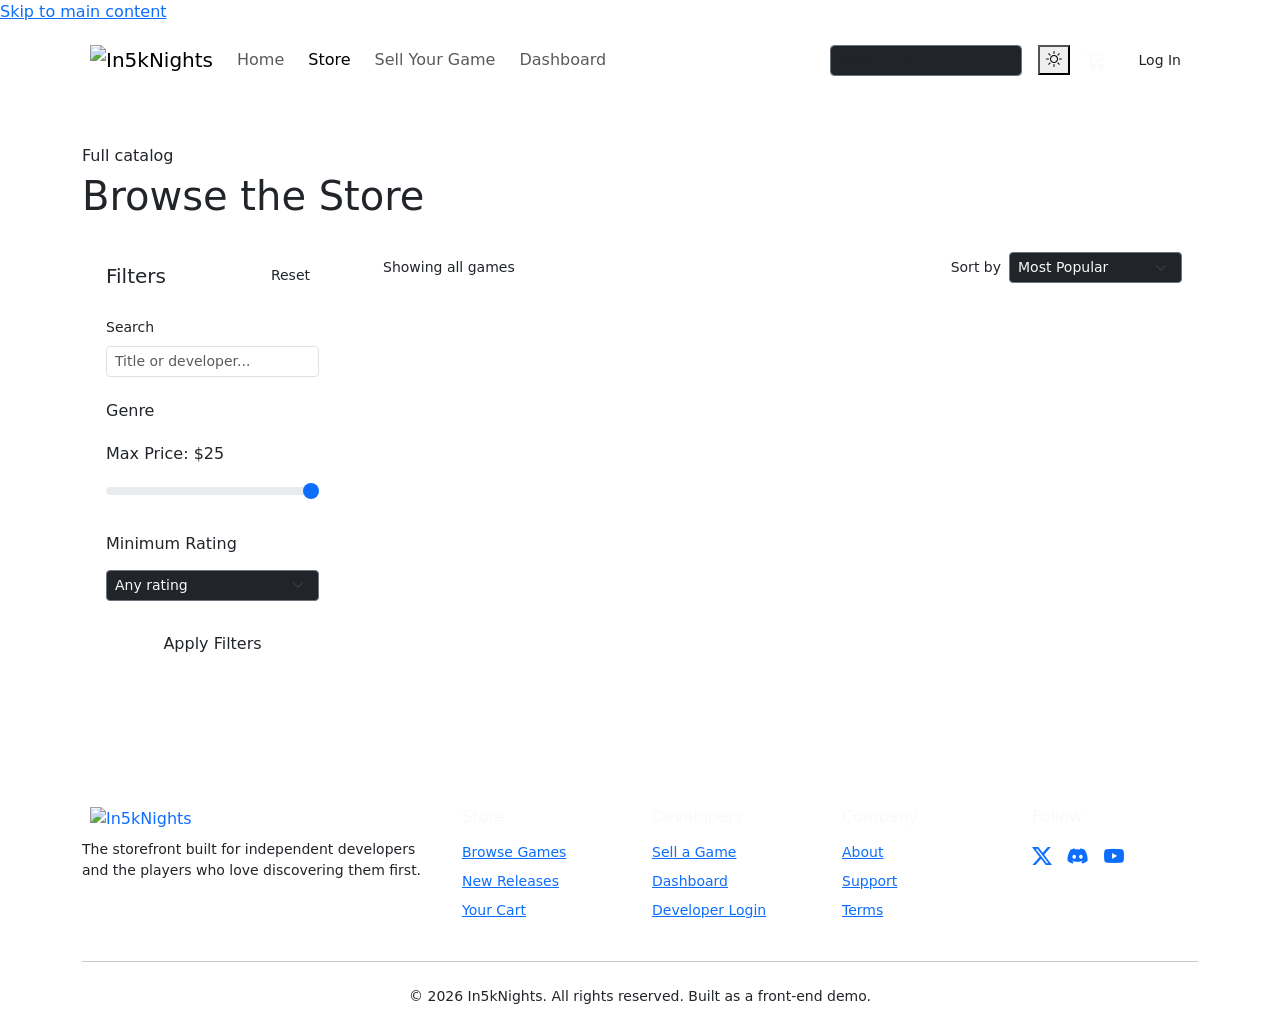
==== store.html @ 764c74d5 "Add files via upload" ====
<!--
  =============================================================
  FILE: store.html
  PURPOSE: Browse/Store page — the main catalog. Every filter,
  the sort dropdown, the search box, and pagination are wired up
  for real in js/store.js against js/games-data.js — nothing here
  is decorative. Accepts ?q=, ?genre=, ?sort= in the URL so links
  from the homepage land pre-filtered.
  =============================================================
-->
<!DOCTYPE html>
<html lang="en">
<head>
  <meta charset="UTF-8">
  <meta name="viewport" content="width=device-width, initial-scale=1.0">
  <title>Store — In5kNights</title>

  <link href="https://cdn.jsdelivr.net/npm/bootstrap@5.3.3/dist/css/bootstrap.min.css" rel="stylesheet">
  <link rel="stylesheet" href="https://cdn.jsdelivr.net/npm/bootstrap-icons@1.11.3/font/bootstrap-icons.css">
  <link rel="preconnect" href="https://fonts.googleapis.com">
  <link href="https://fonts.googleapis.com/css2?family=Space+Grotesk:wght@500;600;700&family=Inter:wght@400;500;600&family=JetBrains+Mono:wght@500;600&display=swap" rel="stylesheet">
  <link rel="stylesheet" href="css/styles.css">
</head>
<body>
  <a href="#mainContent" class="skip-link">Skip to main content</a>

  <nav class="navbar navbar-expand-lg navbar-forge sticky-top py-3">
    <div class="container">
      <a class="navbar-brand d-flex align-items-center gap-2" href="index.html">
        <img src="Images/mainlogo.png" alt="" class="brand-logo" aria-hidden="true">
        <img src="Images/mainname.png" alt="In5kNights" class="brand-wordmark">
      </a>
      <button class="navbar-toggler" type="button" data-bs-toggle="collapse" data-bs-target="#mainNav" aria-controls="mainNav" aria-expanded="false" aria-label="Toggle navigation">
        <span class="navbar-toggler-icon"></span>
      </button>
      <div class="collapse navbar-collapse" id="mainNav">
        <ul class="navbar-nav me-auto mb-2 mb-lg-0 gap-lg-2 mt-3 mt-lg-0">
          <li class="nav-item"><a class="nav-link" href="index.html">Home</a></li>
          <li class="nav-item"><a class="nav-link active" aria-current="page" href="store.html">Store</a></li>
          <li class="nav-item"><a class="nav-link" href="upload-game.html">Sell Your Game</a></li>
          <li class="nav-item"><a class="nav-link" href="dashboard.html">Dashboard</a></li>
        </ul>
        <form class="d-flex me-lg-3 mb-3 mb-lg-0" role="search" id="navSearchForm">
          <input class="form-control form-control-sm bg-dark text-light border-secondary" type="search" name="q" placeholder="Search games..." aria-label="Search">
        </form>
        <div class="d-flex align-items-center gap-3">
          <button type="button" id="themeToggleBtn" class="theme-toggle-btn" aria-label="Toggle light and dark theme"><i class="bi bi-sun"></i></button>
          <a href="cart.html" class="position-relative text-light" aria-label="View cart">
            <i class="bi bi-cart3 fs-5"></i>
            <span class="position-absolute top-0 start-100 translate-middle badge rounded-pill cart-badge" style="background-color: var(--accent-ember); font-size: 0.6rem;">2</span>
          </a>
          <a href="login.html" class="btn btn-forge btn-sm px-3">Log In</a>
        </div>
      </div>
    </div>
  </nav>

  <header class="container pt-5 pb-3">
    <p class="eyebrow mb-1">Full catalog</p>
    <h1 class="mb-0">Browse the Store</h1>
  </header>

  <main id="mainContent" class="container pb-5">
    <div class="row g-4">

      <!-- =====================================================
           FILTER SIDEBAR — every control below actually filters
           the grid live (input/change events in js/store.js).
           ===================================================== -->
      <aside class="col-lg-3">
        <div class="filter-panel p-4 sticky-top" style="top: 90px;">
          <div class="d-flex justify-content-between align-items-center mb-4">
            <h5 class="mb-0">Filters</h5>
            <button type="button" id="resetFiltersBtn" class="btn btn-sm btn-outline-forge">Reset</button>
          </div>

          <!-- In-page search (separate from the nav search — filters this grid directly) -->
          <div class="mb-4">
            <label for="filterSearch" class="form-label small text-muted-custom">Search</label>
            <input type="search" class="form-control form-control-sm" id="filterSearch" placeholder="Title or developer...">
          </div>

          <!-- Genre filter checkboxes — looped from the unique genres in GAMES -->
          <div class="mb-4">
            <h6 class="mb-3 text-muted-custom">Genre</h6>
            <div id="genreFilterList"></div>
          </div>

          <!-- Price range filter -->
          <div class="mb-4">
            <h6 class="mb-3 text-muted-custom">Max Price: <span class="mono" id="priceRangeLabel">$25</span></h6>
            <input type="range" class="form-range" min="0" max="25" value="25" id="priceRange">
          </div>

          <!-- Minimum rating filter -->
          <div class="mb-4">
            <h6 class="mb-3 text-muted-custom">Minimum Rating</h6>
            <select class="form-select form-select-sm bg-dark text-light border-secondary" id="ratingFilter">
              <option value="0">Any rating</option>
              <option value="4.5">4.5+ stars</option>
              <option value="4">4+ stars</option>
              <option value="3">3+ stars</option>
            </select>
          </div>

          <button type="button" id="applyFiltersBtn" class="btn btn-forge w-100">Apply Filters</button>
        </div>
      </aside>

      <!-- =====================================================
           RESULTS COLUMN
           ===================================================== -->
      <div class="col-lg-9">

        <div class="toolbar d-flex flex-wrap justify-content-between align-items-center p-3 mb-4">
          <span class="text-muted-custom small" id="resultsCountLabel">Showing all games</span>
          <div class="d-flex align-items-center gap-2">
            <label for="sortSelect" class="small text-muted-custom mb-0">Sort by</label>
            <select id="sortSelect" class="form-select form-select-sm bg-dark text-light border-secondary" style="width: auto;">
              <option value="popular">Most Popular</option>
              <option value="newest">Newest</option>
              <option value="price-asc">Price: Low to High</option>
              <option value="price-desc">Price: High to Low</option>
              <option value="rating">Highest Rated</option>
            </select>
          </div>
        </div>

        <div class="row row-cols-1 row-cols-sm-2 row-cols-lg-3 g-4" id="storeGrid"></div>

        <!-- Shown only when a filter combination matches nothing -->
        <div class="empty-state text-center p-5 mt-4 d-none" id="emptyState">
          <i class="bi bi-controller fs-1 d-block mb-3 text-muted-custom"></i>
          <h5>No games match those filters</h5>
          <p class="text-muted-custom mb-3">Try widening your price range, clearing a genre, or searching a different term.</p>
          <button type="button" class="btn btn-outline-forge btn-sm" id="emptyStateResetBtn">Reset filters</button>
        </div>

        <nav aria-label="Store results pages" class="mt-5">
          <ul class="pagination justify-content-center" id="storePagination"></ul>
        </nav>

      </div>
    </div>
  </main>

  <footer class="footer-forge pt-5 pb-4 mt-4">
    <div class="container">
      <div class="row g-4">
        <div class="col-lg-4">
          <a class="d-flex align-items-center gap-2 text-decoration-none mb-2" href="index.html">
            <img src="Images/mainlogo.png" alt="" class="brand-logo footer-brand-logo" aria-hidden="true">
            <img src="Images/mainname.png" alt="In5kNights" class="brand-wordmark footer-brand-wordmark">
          </a>
          <p class="small">The storefront built for independent developers and the players who love discovering them first.</p>
        </div>
        <div class="col-6 col-lg-2">
          <h6 class="text-light mb-3">Store</h6>
          <ul class="list-unstyled small">
            <li class="mb-2"><a href="store.html">Browse Games</a></li>
            <li class="mb-2"><a href="store.html?sort=newest">New Releases</a></li>
            <li class="mb-2"><a href="cart.html">Your Cart</a></li>
          </ul>
        </div>
        <div class="col-6 col-lg-2">
          <h6 class="text-light mb-3">Developers</h6>
          <ul class="list-unstyled small">
            <li class="mb-2"><a href="upload-game.html">Sell a Game</a></li>
            <li class="mb-2"><a href="dashboard.html">Dashboard</a></li>
            <li class="mb-2"><a href="login.html">Developer Login</a></li>
          </ul>
        </div>
        <div class="col-6 col-lg-2">
          <h6 class="text-light mb-3">Company</h6>
          <ul class="list-unstyled small">
            <li class="mb-2"><a href="#">About</a></li>
            <li class="mb-2"><a href="#">Support</a></li>
            <li class="mb-2"><a href="#">Terms</a></li>
          </ul>
        </div>
        <div class="col-6 col-lg-2">
          <h6 class="text-light mb-3">Follow</h6>
          <div class="d-flex gap-3 fs-5">
            <a href="#" aria-label="Twitter / X"><i class="bi bi-twitter-x"></i></a>
            <a href="#" aria-label="Discord"><i class="bi bi-discord"></i></a>
            <a href="#" aria-label="YouTube"><i class="bi bi-youtube"></i></a>
          </div>
        </div>
      </div>
      <hr class="my-4" style="border-color: var(--border-subtle);">
      <p class="small text-center mb-0">&copy; 2026 In5kNights. All rights reserved. Built as a front-end demo.</p>
    </div>
  </footer>

  <script src="https://cdn.jsdelivr.net/npm/bootstrap@5.3.3/dist/js/bootstrap.bundle.min.js"></script>
  <script src="js/games-data.js"></script>
  <script src="js/site.js"></script>
  <script src="js/store.js"></script>
</body>
</html>
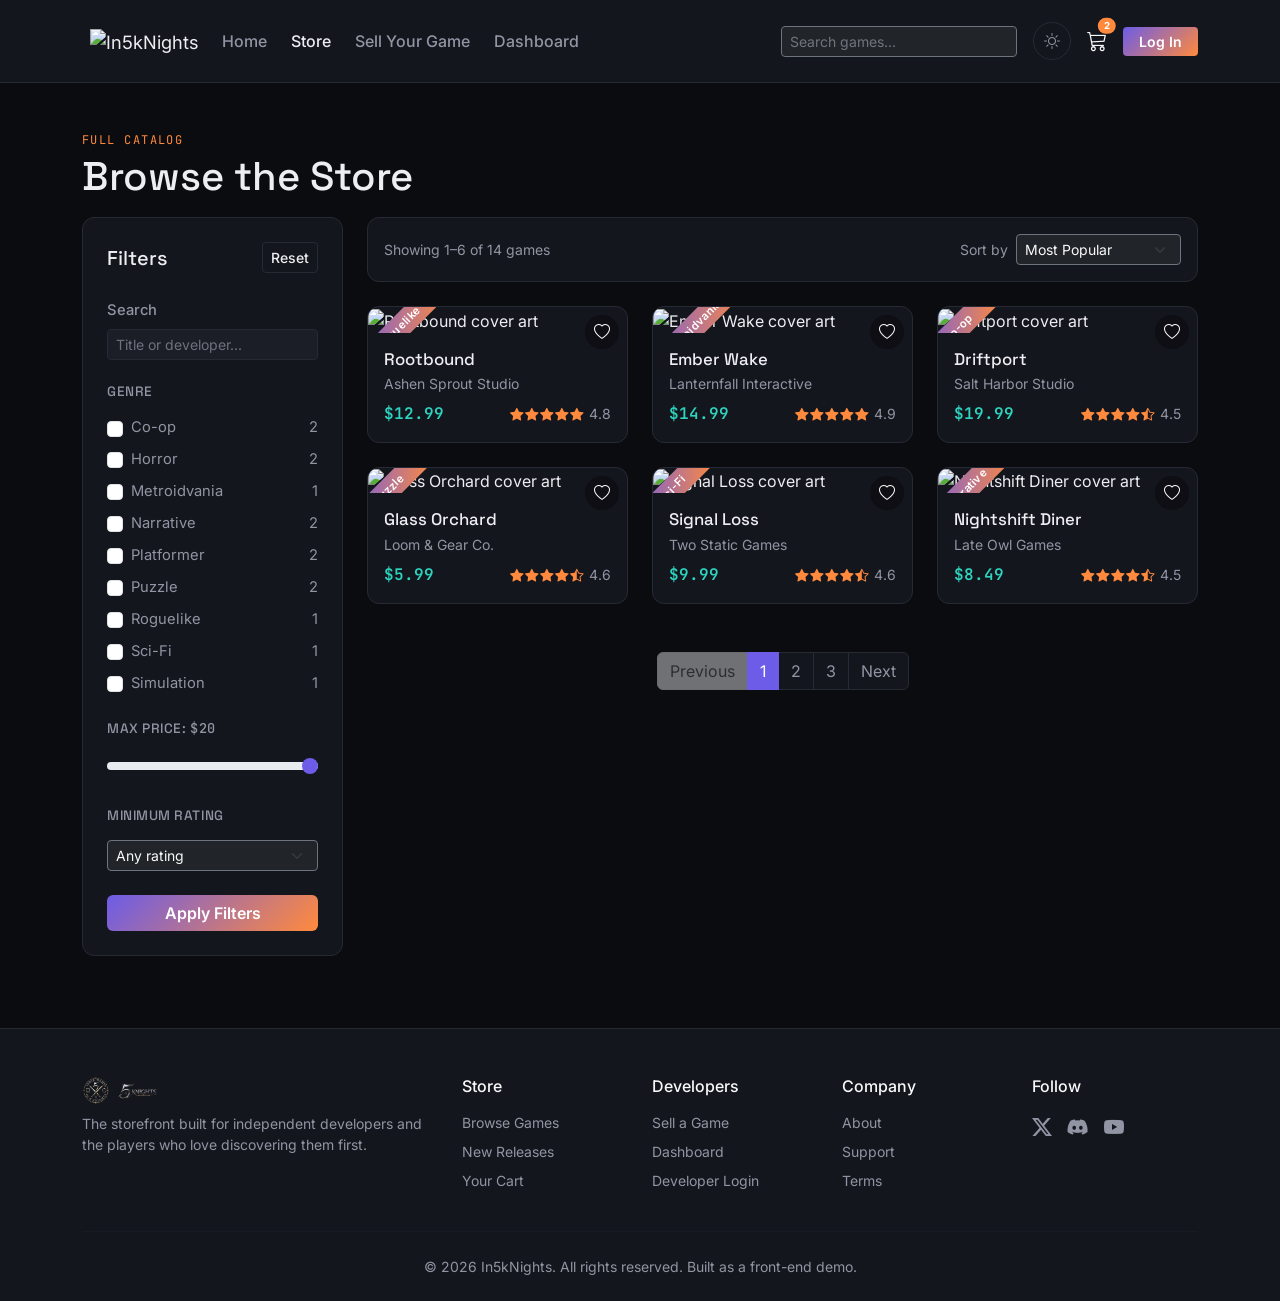
==== commit 60df3b9b: "Update store.html" ====
--- a/store.html
+++ b/store.html
@@ -19,7 +19,7 @@
   <link rel="stylesheet" href="https://cdn.jsdelivr.net/npm/bootstrap-icons@1.11.3/font/bootstrap-icons.css">
   <link rel="preconnect" href="https://fonts.googleapis.com">
   <link href="https://fonts.googleapis.com/css2?family=Space+Grotesk:wght@500;600;700&family=Inter:wght@400;500;600&family=JetBrains+Mono:wght@500;600&display=swap" rel="stylesheet">
-  <link rel="stylesheet" href="css/styles.css">
+  <link rel="stylesheet" href="styles.css">
 </head>
 <body>
   <a href="#mainContent" class="skip-link">Skip to main content</a>
@@ -149,8 +149,8 @@
       <div class="row g-4">
         <div class="col-lg-4">
           <a class="d-flex align-items-center gap-2 text-decoration-none mb-2" href="index.html">
-            <img src="Images/mainlogo.png" alt="" class="brand-logo footer-brand-logo" aria-hidden="true">
-            <img src="Images/mainname.png" alt="In5kNights" class="brand-wordmark footer-brand-wordmark">
+            <img src="mainlogo.png" alt="" class="brand-logo footer-brand-logo" aria-hidden="true">
+            <img src="mainname.png" alt="In5kNights" class="brand-wordmark footer-brand-wordmark">
           </a>
           <p class="small">The storefront built for independent developers and the players who love discovering them first.</p>
         </div>
@@ -193,8 +193,8 @@
   </footer>
 
   <script src="https://cdn.jsdelivr.net/npm/bootstrap@5.3.3/dist/js/bootstrap.bundle.min.js"></script>
-  <script src="js/games-data.js"></script>
-  <script src="js/site.js"></script>
-  <script src="js/store.js"></script>
+  <script src="games-data.js"></script>
+  <script src="site.js"></script>
+  <script src="store.js"></script>
 </body>
 </html>
--- a/styles.css
+++ b/styles.css
@@ -0,0 +1,256 @@
+/* =====================================================================
+   IN5KNIGHTS — SHARED STYLESHEET
+   Used by every page. Page-specific overrides live in a small <style>
+   block at the top of each HTML file (keeps this file the single
+   source of truth for the design system, per-page files stay lean).
+   ===================================================================== */
+
+/* ---------- Design tokens ---------- */
+:root {
+  --bg-base: #0b0c10;
+  --bg-surface: #14161d;
+  --bg-surface-alt: #1b1e27;
+  --border-subtle: #262a35;
+  --accent-violet: #6c5ce7;
+  --accent-ember: #ff8a3d;
+  --accent-teal: #2dd4bf;
+  --accent-red: #ff6b6b;
+  --text-primary: #ededf2;
+  --text-muted: #9195a3;
+  --font-display: 'Space Grotesk', sans-serif;
+  --font-body: 'Inter', sans-serif;
+  --font-mono: 'JetBrains Mono', monospace;
+}
+
+/* Light theme override — toggled by the theme switch in the navbar.
+   Same token names, different values, so every component below just
+   works without any extra selectors. */
+[data-theme="light"] {
+  --bg-base: #f5f5f7;
+  --bg-surface: #ffffff;
+  --bg-surface-alt: #eceef2;
+  --border-subtle: #dcdfe6;
+  --text-primary: #14161d;
+  --text-muted: #5b5f6b;
+}
+
+* { scrollbar-color: var(--border-subtle) var(--bg-base); }
+
+body {
+  background-color: var(--bg-base);
+  color: var(--text-primary);
+  font-family: var(--font-body);
+  transition: background-color 0.2s ease, color 0.2s ease;
+}
+
+h1, h2, h3, h4, h5, .brand-font { font-family: var(--font-display); }
+.mono, .price-tag { font-family: var(--font-mono); }
+.text-muted-custom { color: var(--text-muted) !important; }
+a { transition: color 0.15s ease; }
+
+/* ---------- Skip link (accessibility) ---------- */
+.skip-link {
+  position: absolute; left: -9999px; top: 0; z-index: 2000;
+  background: var(--accent-violet); color: #fff; padding: 0.6rem 1rem; border-radius: 0 0 8px 0;
+}
+.skip-link:focus { left: 0; }
+
+/* ---------- Navbar ---------- */
+.navbar-forge { background-color: var(--bg-surface); border-bottom: 1px solid var(--border-subtle); }
+.navbar-forge .nav-link { color: var(--text-muted); font-weight: 500; }
+.navbar-forge .nav-link.active, .navbar-forge .nav-link:hover { color: var(--text-primary); }
+
+/* Brand mark: gradient "spark" square + wordmark. Used instead of the
+   missing Images/mainlogo.png + Images/mainname.png files. */
+.forge-spark {
+  display: inline-block; width: 28px; height: 28px; border-radius: 8px;
+  background: linear-gradient(135deg, var(--accent-violet), var(--accent-ember));
+  box-shadow: 0 0 16px rgba(108, 92, 231, 0.45);
+  flex-shrink: 0;
+}
+.navbar-brand { color: var(--text-primary) !important; font-size: 1.15rem; }
+.brand-logo { height: 40px; width: auto; }
+.brand-wordmark { height: 24px; width: auto; }
+.footer-forge .brand-logo, .footer-brand-logo { height: 28px; }
+.footer-forge .brand-wordmark, .footer-brand-wordmark { height: 16px; }
+
+/* Theme toggle switch */
+.theme-toggle-btn {
+  background: transparent; border: 1px solid var(--border-subtle); color: var(--text-muted);
+  border-radius: 999px; width: 38px; height: 38px; display: inline-flex; align-items: center; justify-content: center;
+}
+.theme-toggle-btn:hover { color: var(--text-primary); border-color: var(--accent-violet); }
+
+/* ---------- Buttons ---------- */
+.btn-forge { background: linear-gradient(135deg, var(--accent-violet), var(--accent-ember)); color: #fff; font-weight: 600; border: none; }
+.btn-forge:hover, .btn-forge:focus { color: #fff; opacity: 0.92; }
+.btn-forge:disabled { opacity: 0.5; }
+.btn-outline-forge { border: 1px solid var(--border-subtle); color: var(--text-primary); font-weight: 500; background: transparent; }
+.btn-outline-forge:hover { border-color: var(--accent-violet); color: var(--text-primary); background-color: var(--bg-surface-alt); }
+.btn-outline-forge.active-filter { border-color: var(--accent-violet); background-color: var(--bg-surface-alt); color: var(--text-primary); }
+
+/* ---------- Shared surfaces ---------- */
+.panel { background-color: var(--bg-surface); border: 1px solid var(--border-subtle); border-radius: 12px; }
+.eyebrow { font-family: var(--font-mono); font-size: 0.75rem; letter-spacing: 0.12em; text-transform: uppercase; color: var(--accent-ember); }
+.price-tag { color: var(--accent-teal); font-weight: 600; }
+.price-tag.was-price { color: var(--text-muted); text-decoration: line-through; font-weight: 500; font-size: 0.85em; }
+
+/* ---------- Game card (store grid, homepage, related games) ---------- */
+.game-card { background-color: var(--bg-surface); border: 1px solid var(--border-subtle); border-radius: 12px; overflow: hidden; transition: transform 0.15s ease, border-color 0.15s ease; height: 100%; position: relative; }
+.game-card:hover { transform: translateY(-4px); border-color: var(--accent-violet); }
+.game-card .card-img-top { aspect-ratio: 16 / 9; object-fit: cover; }
+.game-card .card-title { font-family: var(--font-display); font-size: 1.05rem; }
+.card-img-wrap { position: relative; overflow: hidden; }
+.cartridge-badge {
+  position: absolute; top: 10px; left: -32px; transform: rotate(-45deg);
+  background: linear-gradient(135deg, var(--accent-violet), var(--accent-ember));
+  color: #fff; font-size: 0.7rem; font-weight: 600; padding: 3px 34px; letter-spacing: 0.03em;
+}
+/* Wishlist heart overlay on card art */
+.card-wishlist-btn {
+  position: absolute; top: 8px; right: 8px; z-index: 2;
+  width: 34px; height: 34px; border-radius: 50%; border: none;
+  background: rgba(11, 12, 16, 0.65); color: #fff; display: flex; align-items: center; justify-content: center;
+  backdrop-filter: blur(2px);
+}
+.card-wishlist-btn.active { color: var(--accent-ember); }
+.card-wishlist-btn:hover { background: rgba(11, 12, 16, 0.85); }
+/* Quick add-to-cart overlay, revealed on hover/focus */
+.card-quick-add {
+  position: absolute; inset: auto 0 0 0; padding: 0.5rem;
+  background: linear-gradient(to top, rgba(11,12,16,0.92), transparent);
+  opacity: 0; transform: translateY(6px); transition: opacity 0.15s ease, transform 0.15s ease;
+}
+.game-card:hover .card-quick-add, .game-card:focus-within .card-quick-add { opacity: 1; transform: translateY(0); }
+.star-rating { color: var(--accent-ember); font-size: 0.85rem; letter-spacing: 1px; }
+.empty-state { border: 1px dashed var(--border-subtle); border-radius: 12px; color: var(--text-muted); }
+
+/* ---------- Category pills ---------- */
+.category-pill {
+  background-color: var(--bg-surface); border: 1px solid var(--border-subtle); color: var(--text-muted);
+  border-radius: 999px; padding: 0.5rem 1.1rem; font-size: 0.9rem; white-space: nowrap;
+}
+.category-pill:hover, .category-pill.active { color: #fff; border-color: var(--accent-violet); background-color: var(--bg-surface-alt); }
+
+/* ---------- Footer ---------- */
+.footer-forge { background-color: var(--bg-surface); border-top: 1px solid var(--border-subtle); color: var(--text-muted); }
+.footer-forge a { color: var(--text-muted); text-decoration: none; }
+.footer-forge a:hover { color: var(--text-primary); }
+
+/* ---------- Forms ---------- */
+.form-control, .form-select {
+  background-color: var(--bg-surface-alt); border: 1px solid var(--border-subtle); color: var(--text-primary);
+}
+.form-control:focus, .form-select:focus {
+  background-color: var(--bg-surface-alt); color: var(--text-primary);
+  border-color: var(--accent-violet); box-shadow: 0 0 0 0.2rem rgba(108, 92, 231, 0.25);
+}
+.form-control::placeholder { color: var(--text-muted); opacity: 0.7; }
+.form-label { font-weight: 500; font-size: 0.92rem; }
+.form-text { color: var(--text-muted); }
+.form-range::-webkit-slider-thumb { background: var(--accent-violet); }
+.form-range::-moz-range-thumb { background: var(--accent-violet); }
+.was-validated .form-control:invalid, .form-control.is-invalid { border-color: var(--accent-red); }
+.was-validated .form-control:valid, .form-control.is-valid { border-color: var(--accent-teal); }
+.invalid-feedback { color: var(--accent-red); }
+.valid-feedback { color: var(--accent-teal); }
+
+/* Password strength meter */
+.pw-strength-track { height: 4px; border-radius: 2px; background: var(--bg-surface-alt); overflow: hidden; }
+.pw-strength-fill { height: 100%; width: 0%; transition: width 0.2s ease, background-color 0.2s ease; }
+
+/* Tag input chips (upload-game) */
+.tag-chip {
+  display: inline-flex; align-items: center; gap: 0.4rem;
+  background-color: var(--bg-surface-alt); border: 1px solid var(--border-subtle);
+  color: var(--text-primary); border-radius: 999px; padding: 0.25rem 0.5rem 0.25rem 0.75rem; font-size: 0.85rem;
+}
+.tag-chip button { background: none; border: none; color: var(--text-muted); line-height: 1; padding: 0; }
+.tag-chip button:hover { color: var(--accent-red); }
+
+/* Drag/drop zone */
+.drop-zone { border: 2px dashed var(--border-subtle); border-radius: 12px; background-color: var(--bg-surface-alt); color: var(--text-muted); transition: border-color 0.15s ease, background-color 0.15s ease; }
+.drop-zone:hover, .drop-zone.drag-over { border-color: var(--accent-violet); background-color: rgba(108, 92, 231, 0.08); }
+.thumb-preview { width: 90px; height: 56px; object-fit: cover; border-radius: 6px; border: 1px solid var(--border-subtle); }
+.step-num { width: 28px; height: 28px; border-radius: 50%; background-color: var(--bg-surface-alt); border: 1px solid var(--border-subtle); color: var(--text-muted); font-family: var(--font-mono); font-size: 0.8rem; }
+
+/* ---------- Store: filter sidebar / toolbar / pagination ---------- */
+.filter-panel { background-color: var(--bg-surface); border: 1px solid var(--border-subtle); border-radius: 12px; }
+.filter-panel .form-check-label { color: var(--text-muted); font-size: 0.92rem; }
+.filter-panel h6 { font-family: var(--font-display); font-size: 0.85rem; letter-spacing: 0.04em; text-transform: uppercase; }
+.toolbar { background-color: var(--bg-surface); border: 1px solid var(--border-subtle); border-radius: 12px; }
+.page-link { background-color: var(--bg-surface); border-color: var(--border-subtle); color: var(--text-muted); }
+.page-link:hover { background-color: var(--bg-surface-alt); color: var(--text-primary); }
+.page-item.active .page-link { background-color: var(--accent-violet); border-color: var(--accent-violet); color: #fff; }
+.page-item.disabled .page-link { opacity: 0.45; }
+
+/* ---------- Cart ---------- */
+.cart-item { border-bottom: 1px solid var(--border-subtle); }
+.cart-item:last-child { border-bottom: none; }
+.cart-item img { width: 96px; height: 60px; object-fit: cover; border-radius: 8px; }
+.summary-row { display: flex; justify-content: space-between; padding: 0.4rem 0; color: var(--text-muted); }
+.summary-row.discount-row { color: var(--accent-teal); }
+.summary-row.total { color: var(--text-primary); font-weight: 700; font-size: 1.15rem; border-top: 1px solid var(--border-subtle); margin-top: 0.5rem; padding-top: 0.75rem; }
+
+/* ---------- Dashboard ---------- */
+.stat-card { background-color: var(--bg-surface); border: 1px solid var(--border-subtle); border-radius: 12px; }
+.stat-value { font-family: var(--font-mono); font-size: 1.9rem; font-weight: 600; }
+.stat-delta { font-size: 0.8rem; }
+.stat-delta.up { color: var(--accent-teal); }
+.stat-delta.down { color: var(--accent-red); }
+.table-forge { color: var(--text-primary); border-color: var(--border-subtle); vertical-align: middle; }
+.table-forge thead { color: var(--text-muted); font-size: 0.8rem; text-transform: uppercase; letter-spacing: 0.04em; }
+.table-forge > :not(caption) > * > * { background-color: var(--bg-surface); border-bottom-color: var(--border-subtle); }
+.table-forge tbody tr:hover > * { background-color: var(--bg-surface-alt); }
+.table-forge th[data-sort-key] { cursor: pointer; user-select: none; }
+.table-forge th[data-sort-key]:hover { color: var(--text-primary); }
+.table-forge th[data-sort-key] .bi { opacity: 0.35; font-size: 0.75rem; }
+.table-forge th[data-sort-key].sort-active .bi { opacity: 1; color: var(--accent-violet); }
+.game-thumb { width: 64px; height: 40px; object-fit: cover; border-radius: 6px; }
+.status-pill { font-size: 0.72rem; padding: 0.25rem 0.6rem; border-radius: 999px; font-weight: 600; }
+.status-published { background-color: rgba(45, 212, 191, 0.15); color: var(--accent-teal); }
+.status-pending { background-color: rgba(255, 138, 61, 0.15); color: var(--accent-ember); }
+.status-draft { background-color: rgba(145, 149, 163, 0.15); color: var(--text-muted); }
+.status-chip { border: 1px solid var(--border-subtle); background: transparent; color: var(--text-muted); border-radius: 999px; padding: 0.3rem 0.85rem; font-size: 0.82rem; }
+.status-chip.active { border-color: var(--accent-violet); background: var(--bg-surface-alt); color: var(--text-primary); }
+
+/* ---------- Game details ---------- */
+.thumb-strip img { width: 90px; height: 56px; object-fit: cover; border-radius: 6px; border: 2px solid var(--border-subtle); cursor: pointer; opacity: 0.7; }
+.thumb-strip img.active { border-color: var(--accent-violet); opacity: 1; }
+.accordion-item { background-color: var(--bg-surface); border-color: var(--border-subtle); }
+.accordion-button { background-color: var(--bg-surface); color: var(--text-primary); font-weight: 600; }
+.accordion-button:not(.collapsed) { background-color: var(--bg-surface-alt); color: var(--accent-ember); box-shadow: none; }
+.accordion-button::after { filter: invert(1); }
+[data-theme="light"] .accordion-button::after { filter: none; }
+.accordion-body { color: var(--text-muted); }
+.dev-avatar { width: 48px; height: 48px; border-radius: 10px; background: linear-gradient(135deg, var(--accent-violet), var(--accent-ember)); flex-shrink: 0; }
+.review-item { border-bottom: 1px solid var(--border-subtle); }
+.review-item:last-child { border-bottom: none; }
+
+/* ---------- Login/signup ---------- */
+.nav-tabs { border-bottom: 1px solid var(--border-subtle); }
+.nav-tabs .nav-link { color: var(--text-muted); border: none; font-weight: 600; }
+.nav-tabs .nav-link.active { color: var(--text-primary); background: transparent; border-bottom: 2px solid var(--accent-violet); }
+.account-toggle .btn-check:checked + .btn-toggle { background: linear-gradient(135deg, var(--accent-violet), var(--accent-ember)); color: #fff; border-color: transparent; }
+.btn-toggle { background-color: var(--bg-surface-alt); border: 1px solid var(--border-subtle); color: var(--text-muted); font-weight: 500; }
+.divider-line { border-color: var(--border-subtle); }
+
+/* ---------- Toasts + back-to-top (shared widgets, injected by JS) ---------- */
+.toast { background-color: var(--bg-surface); border: 1px solid var(--border-subtle); color: var(--text-primary); }
+.toast .btn-close { filter: invert(1); }
+[data-theme="light"] .toast .btn-close { filter: none; }
+#backToTopBtn {
+  position: fixed; bottom: 1.5rem; right: 1.5rem; z-index: 1040;
+  width: 44px; height: 44px; border-radius: 50%; border: 1px solid var(--border-subtle);
+  background: var(--bg-surface); color: var(--text-primary); display: none; align-items: center; justify-content: center;
+  box-shadow: 0 4px 14px rgba(0,0,0,0.3);
+}
+#backToTopBtn.show { display: flex; }
+
+/* Reduced motion respected */
+@media (prefers-reduced-motion: reduce) {
+  .game-card, .game-card:hover, .card-quick-add, #backToTopBtn { transition: none !important; transform: none !important; }
+}
+
+/* Carousel control tint */
+.carousel-control-prev-icon, .carousel-control-next-icon { background-color: rgba(255,255,255,0.15); border-radius: 50%; padding: 18px; }
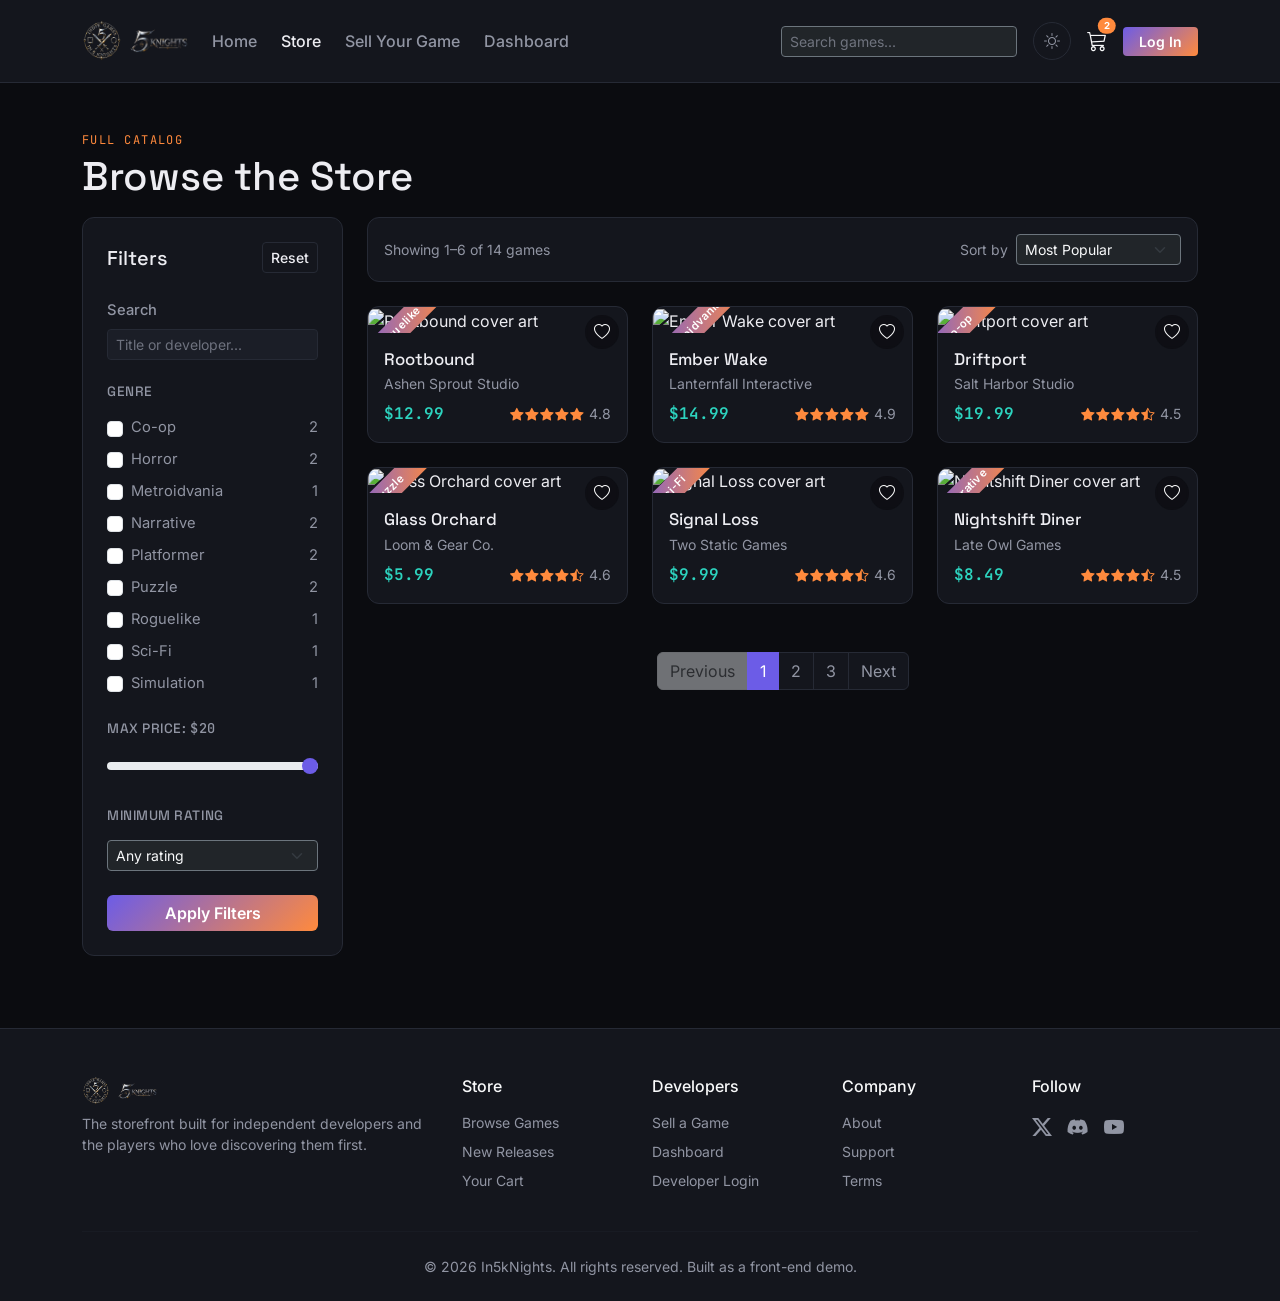
==== commit 0d732baa: "Update store.html" ====
--- a/store.html
+++ b/store.html
@@ -27,8 +27,8 @@
   <nav class="navbar navbar-expand-lg navbar-forge sticky-top py-3">
     <div class="container">
       <a class="navbar-brand d-flex align-items-center gap-2" href="index.html">
-        <img src="Images/mainlogo.png" alt="" class="brand-logo" aria-hidden="true">
-        <img src="Images/mainname.png" alt="In5kNights" class="brand-wordmark">
+        <img src="mainlogo.png" alt="" class="brand-logo" aria-hidden="true">
+        <img src="mainname.png" alt="In5kNights" class="brand-wordmark">
       </a>
       <button class="navbar-toggler" type="button" data-bs-toggle="collapse" data-bs-target="#mainNav" aria-controls="mainNav" aria-expanded="false" aria-label="Toggle navigation">
         <span class="navbar-toggler-icon"></span>
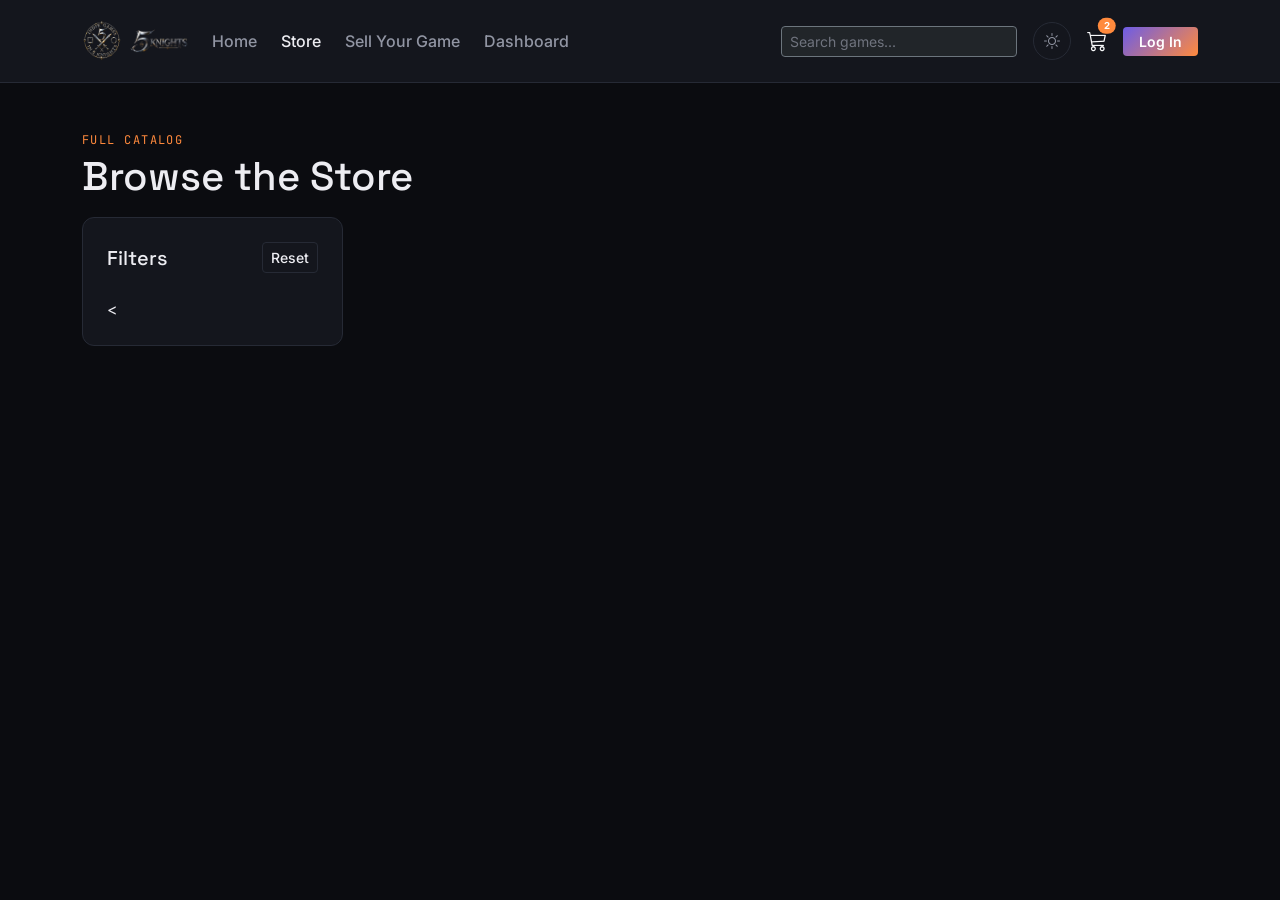
==== commit 13bd659d: "Update store.html" ====
--- a/store.html
+++ b/store.html
@@ -3,9 +3,7 @@
   FILE: store.html
   PURPOSE: Browse/Store page — the main catalog. Every filter,
   the sort dropdown, the search box, and pagination are wired up
-  for real in js/store.js against js/games-data.js — nothing here
-  is decorative. Accepts ?q=, ?genre=, ?sort= in the URL so links
-  from the homepage land pre-filtered.
+  for real in store.js against games-data.js.
   =============================================================
 -->
 <!DOCTYPE html>
@@ -13,188 +11,227 @@
 <head>
   <meta charset="UTF-8">
   <meta name="viewport" content="width=device-width, initial-scale=1.0">
+
   <title>Store — In5kNights</title>
 
-  <link href="https://cdn.jsdelivr.net/npm/bootstrap@5.3.3/dist/css/bootstrap.min.css" rel="stylesheet">
-  <link rel="stylesheet" href="https://cdn.jsdelivr.net/npm/bootstrap-icons@1.11.3/font/bootstrap-icons.css">
+  <!-- Bootstrap -->
+  <link
+    href="https://cdn.jsdelivr.net/npm/bootstrap@5.3.3/dist/css/bootstrap.min.css"
+    rel="stylesheet"
+  >
+
+  <!-- Bootstrap Icons -->
+  <link
+    rel="stylesheet"
+    href="https://cdn.jsdelivr.net/npm/bootstrap-icons@1.11.3/font/bootstrap-icons.css"
+  >
+
+  <!-- Google Fonts -->
   <link rel="preconnect" href="https://fonts.googleapis.com">
-  <link href="https://fonts.googleapis.com/css2?family=Space+Grotesk:wght@500;600;700&family=Inter:wght@400;500;600&family=JetBrains+Mono:wght@500;600&display=swap" rel="stylesheet">
+  <link
+    href="https://fonts.googleapis.com/css2?family=Space+Grotesk:wght@500;600;700&family=Inter:wght@400;500;600&family=JetBrains+Mono:wght@500;600&display=swap"
+    rel="stylesheet"
+  >
+
+  <!-- IMPORTANT: styles.css is in the ROOT folder -->
   <link rel="stylesheet" href="styles.css">
 </head>
+
 <body>
-  <a href="#mainContent" class="skip-link">Skip to main content</a>
-
+
+  <!-- Skip Link -->
+  <a href="#mainContent" class="skip-link">
+    Skip to main content
+  </a>
+
+  <!-- =========================================================
+       NAVBAR
+       ========================================================= -->
   <nav class="navbar navbar-expand-lg navbar-forge sticky-top py-3">
+
     <div class="container">
-      <a class="navbar-brand d-flex align-items-center gap-2" href="index.html">
-        <img src="mainlogo.png" alt="" class="brand-logo" aria-hidden="true">
-        <img src="mainname.png" alt="In5kNights" class="brand-wordmark">
+
+      <!-- Logo -->
+      <a
+        class="navbar-brand d-flex align-items-center gap-2"
+        href="index.html"
+      >
+        <img
+          src="mainlogo.png"
+          alt=""
+          class="brand-logo"
+          aria-hidden="true"
+        >
+
+        <img
+          src="mainname.png"
+          alt="In5kNights"
+          class="brand-wordmark"
+        >
       </a>
-      <button class="navbar-toggler" type="button" data-bs-toggle="collapse" data-bs-target="#mainNav" aria-controls="mainNav" aria-expanded="false" aria-label="Toggle navigation">
+
+      <!-- Mobile Navbar Button -->
+      <button
+        class="navbar-toggler"
+        type="button"
+        data-bs-toggle="collapse"
+        data-bs-target="#mainNav"
+        aria-controls="mainNav"
+        aria-expanded="false"
+        aria-label="Toggle navigation"
+      >
         <span class="navbar-toggler-icon"></span>
       </button>
+
+      <!-- Navigation -->
       <div class="collapse navbar-collapse" id="mainNav">
+
         <ul class="navbar-nav me-auto mb-2 mb-lg-0 gap-lg-2 mt-3 mt-lg-0">
-          <li class="nav-item"><a class="nav-link" href="index.html">Home</a></li>
-          <li class="nav-item"><a class="nav-link active" aria-current="page" href="store.html">Store</a></li>
-          <li class="nav-item"><a class="nav-link" href="upload-game.html">Sell Your Game</a></li>
-          <li class="nav-item"><a class="nav-link" href="dashboard.html">Dashboard</a></li>
+
+          <li class="nav-item">
+            <a class="nav-link" href="index.html">
+              Home
+            </a>
+          </li>
+
+          <li class="nav-item">
+            <a
+              class="nav-link active"
+              aria-current="page"
+              href="store.html"
+            >
+              Store
+            </a>
+          </li>
+
+          <li class="nav-item">
+            <a class="nav-link" href="upload-game.html">
+              Sell Your Game
+            </a>
+          </li>
+
+          <li class="nav-item">
+            <a class="nav-link" href="dashboard.html">
+              Dashboard
+            </a>
+          </li>
+
         </ul>
-        <form class="d-flex me-lg-3 mb-3 mb-lg-0" role="search" id="navSearchForm">
-          <input class="form-control form-control-sm bg-dark text-light border-secondary" type="search" name="q" placeholder="Search games..." aria-label="Search">
+
+        <!-- Navbar Search -->
+        <form
+          class="d-flex me-lg-3 mb-3 mb-lg-0"
+          role="search"
+          id="navSearchForm"
+        >
+          <input
+            class="form-control form-control-sm bg-dark text-light border-secondary"
+            type="search"
+            name="q"
+            placeholder="Search games..."
+            aria-label="Search"
+          >
         </form>
+
+        <!-- Navbar Actions -->
         <div class="d-flex align-items-center gap-3">
-          <button type="button" id="themeToggleBtn" class="theme-toggle-btn" aria-label="Toggle light and dark theme"><i class="bi bi-sun"></i></button>
-          <a href="cart.html" class="position-relative text-light" aria-label="View cart">
+
+          <!-- Theme Button -->
+          <button
+            type="button"
+            id="themeToggleBtn"
+            class="theme-toggle-btn"
+            aria-label="Toggle light and dark theme"
+          >
+            <i class="bi bi-sun"></i>
+          </button>
+
+          <!-- Cart -->
+          <a
+            href="cart.html"
+            class="position-relative text-light"
+            aria-label="View cart"
+          >
             <i class="bi bi-cart3 fs-5"></i>
-            <span class="position-absolute top-0 start-100 translate-middle badge rounded-pill cart-badge" style="background-color: var(--accent-ember); font-size: 0.6rem;">2</span>
+
+            <span
+              class="position-absolute top-0 start-100 translate-middle badge rounded-pill cart-badge"
+              style="background-color: var(--accent-ember); font-size: 0.6rem;"
+            >
+              2
+            </span>
           </a>
-          <a href="login.html" class="btn btn-forge btn-sm px-3">Log In</a>
+
+          <!-- Login -->
+          <a
+            href="login.html"
+            class="btn btn-forge btn-sm px-3"
+          >
+            Log In
+          </a>
+
         </div>
+
       </div>
     </div>
   </nav>
 
+
+  <!-- =========================================================
+       PAGE HEADER
+       ========================================================= -->
   <header class="container pt-5 pb-3">
-    <p class="eyebrow mb-1">Full catalog</p>
-    <h1 class="mb-0">Browse the Store</h1>
+
+    <p class="eyebrow mb-1">
+      Full catalog
+    </p>
+
+    <h1 class="mb-0">
+      Browse the Store
+    </h1>
+
   </header>
 
-  <main id="mainContent" class="container pb-5">
+
+  <!-- =========================================================
+       MAIN CONTENT
+       ========================================================= -->
+  <main
+    id="mainContent"
+    class="container pb-5"
+  >
+
     <div class="row g-4">
 
       <!-- =====================================================
-           FILTER SIDEBAR — every control below actually filters
-           the grid live (input/change events in js/store.js).
+           FILTER SIDEBAR
            ===================================================== -->
       <aside class="col-lg-3">
-        <div class="filter-panel p-4 sticky-top" style="top: 90px;">
-          <div class="d-flex justify-content-between align-items-center mb-4">
-            <h5 class="mb-0">Filters</h5>
-            <button type="button" id="resetFiltersBtn" class="btn btn-sm btn-outline-forge">Reset</button>
+
+        <div
+          class="filter-panel p-4 sticky-top"
+          style="top: 90px;"
+        >
+
+          <!-- Filter Header -->
+          <div
+            class="d-flex justify-content-between align-items-center mb-4"
+          >
+
+            <h5 class="mb-0">
+              Filters
+            </h5>
+
+            <button
+              type="button"
+              id="resetFiltersBtn"
+              class="btn btn-sm btn-outline-forge"
+            >
+              Reset
+            </button>
+
           </div>
 
-          <!-- In-page search (separate from the nav search — filters this grid directly) -->
-          <div class="mb-4">
-            <label for="filterSearch" class="form-label small text-muted-custom">Search</label>
-            <input type="search" class="form-control form-control-sm" id="filterSearch" placeholder="Title or developer...">
-          </div>
-
-          <!-- Genre filter checkboxes — looped from the unique genres in GAMES -->
-          <div class="mb-4">
-            <h6 class="mb-3 text-muted-custom">Genre</h6>
-            <div id="genreFilterList"></div>
-          </div>
-
-          <!-- Price range filter -->
-          <div class="mb-4">
-            <h6 class="mb-3 text-muted-custom">Max Price: <span class="mono" id="priceRangeLabel">$25</span></h6>
-            <input type="range" class="form-range" min="0" max="25" value="25" id="priceRange">
-          </div>
-
-          <!-- Minimum rating filter -->
-          <div class="mb-4">
-            <h6 class="mb-3 text-muted-custom">Minimum Rating</h6>
-            <select class="form-select form-select-sm bg-dark text-light border-secondary" id="ratingFilter">
-              <option value="0">Any rating</option>
-              <option value="4.5">4.5+ stars</option>
-              <option value="4">4+ stars</option>
-              <option value="3">3+ stars</option>
-            </select>
-          </div>
-
-          <button type="button" id="applyFiltersBtn" class="btn btn-forge w-100">Apply Filters</button>
-        </div>
-      </aside>
-
-      <!-- =====================================================
-           RESULTS COLUMN
-           ===================================================== -->
-      <div class="col-lg-9">
-
-        <div class="toolbar d-flex flex-wrap justify-content-between align-items-center p-3 mb-4">
-          <span class="text-muted-custom small" id="resultsCountLabel">Showing all games</span>
-          <div class="d-flex align-items-center gap-2">
-            <label for="sortSelect" class="small text-muted-custom mb-0">Sort by</label>
-            <select id="sortSelect" class="form-select form-select-sm bg-dark text-light border-secondary" style="width: auto;">
-              <option value="popular">Most Popular</option>
-              <option value="newest">Newest</option>
-              <option value="price-asc">Price: Low to High</option>
-              <option value="price-desc">Price: High to Low</option>
-              <option value="rating">Highest Rated</option>
-            </select>
-          </div>
-        </div>
-
-        <div class="row row-cols-1 row-cols-sm-2 row-cols-lg-3 g-4" id="storeGrid"></div>
-
-        <!-- Shown only when a filter combination matches nothing -->
-        <div class="empty-state text-center p-5 mt-4 d-none" id="emptyState">
-          <i class="bi bi-controller fs-1 d-block mb-3 text-muted-custom"></i>
-          <h5>No games match those filters</h5>
-          <p class="text-muted-custom mb-3">Try widening your price range, clearing a genre, or searching a different term.</p>
-          <button type="button" class="btn btn-outline-forge btn-sm" id="emptyStateResetBtn">Reset filters</button>
-        </div>
-
-        <nav aria-label="Store results pages" class="mt-5">
-          <ul class="pagination justify-content-center" id="storePagination"></ul>
-        </nav>
-
-      </div>
-    </div>
-  </main>
-
-  <footer class="footer-forge pt-5 pb-4 mt-4">
-    <div class="container">
-      <div class="row g-4">
-        <div class="col-lg-4">
-          <a class="d-flex align-items-center gap-2 text-decoration-none mb-2" href="index.html">
-            <img src="mainlogo.png" alt="" class="brand-logo footer-brand-logo" aria-hidden="true">
-            <img src="mainname.png" alt="In5kNights" class="brand-wordmark footer-brand-wordmark">
-          </a>
-          <p class="small">The storefront built for independent developers and the players who love discovering them first.</p>
-        </div>
-        <div class="col-6 col-lg-2">
-          <h6 class="text-light mb-3">Store</h6>
-          <ul class="list-unstyled small">
-            <li class="mb-2"><a href="store.html">Browse Games</a></li>
-            <li class="mb-2"><a href="store.html?sort=newest">New Releases</a></li>
-            <li class="mb-2"><a href="cart.html">Your Cart</a></li>
-          </ul>
-        </div>
-        <div class="col-6 col-lg-2">
-          <h6 class="text-light mb-3">Developers</h6>
-          <ul class="list-unstyled small">
-            <li class="mb-2"><a href="upload-game.html">Sell a Game</a></li>
-            <li class="mb-2"><a href="dashboard.html">Dashboard</a></li>
-            <li class="mb-2"><a href="login.html">Developer Login</a></li>
-          </ul>
-        </div>
-        <div class="col-6 col-lg-2">
-          <h6 class="text-light mb-3">Company</h6>
-          <ul class="list-unstyled small">
-            <li class="mb-2"><a href="#">About</a></li>
-            <li class="mb-2"><a href="#">Support</a></li>
-            <li class="mb-2"><a href="#">Terms</a></li>
-          </ul>
-        </div>
-        <div class="col-6 col-lg-2">
-          <h6 class="text-light mb-3">Follow</h6>
-          <div class="d-flex gap-3 fs-5">
-            <a href="#" aria-label="Twitter / X"><i class="bi bi-twitter-x"></i></a>
-            <a href="#" aria-label="Discord"><i class="bi bi-discord"></i></a>
-            <a href="#" aria-label="YouTube"><i class="bi bi-youtube"></i></a>
-          </div>
-        </div>
-      </div>
-      <hr class="my-4" style="border-color: var(--border-subtle);">
-      <p class="small text-center mb-0">&copy; 2026 In5kNights. All rights reserved. Built as a front-end demo.</p>
-    </div>
-  </footer>
-
-  <script src="https://cdn.jsdelivr.net/npm/bootstrap@5.3.3/dist/js/bootstrap.bundle.min.js"></script>
-  <script src="games-data.js"></script>
-  <script src="site.js"></script>
-  <script src="store.js"></script>
-</body>
-</html>
+
+          <!-- Search -->
+          <
